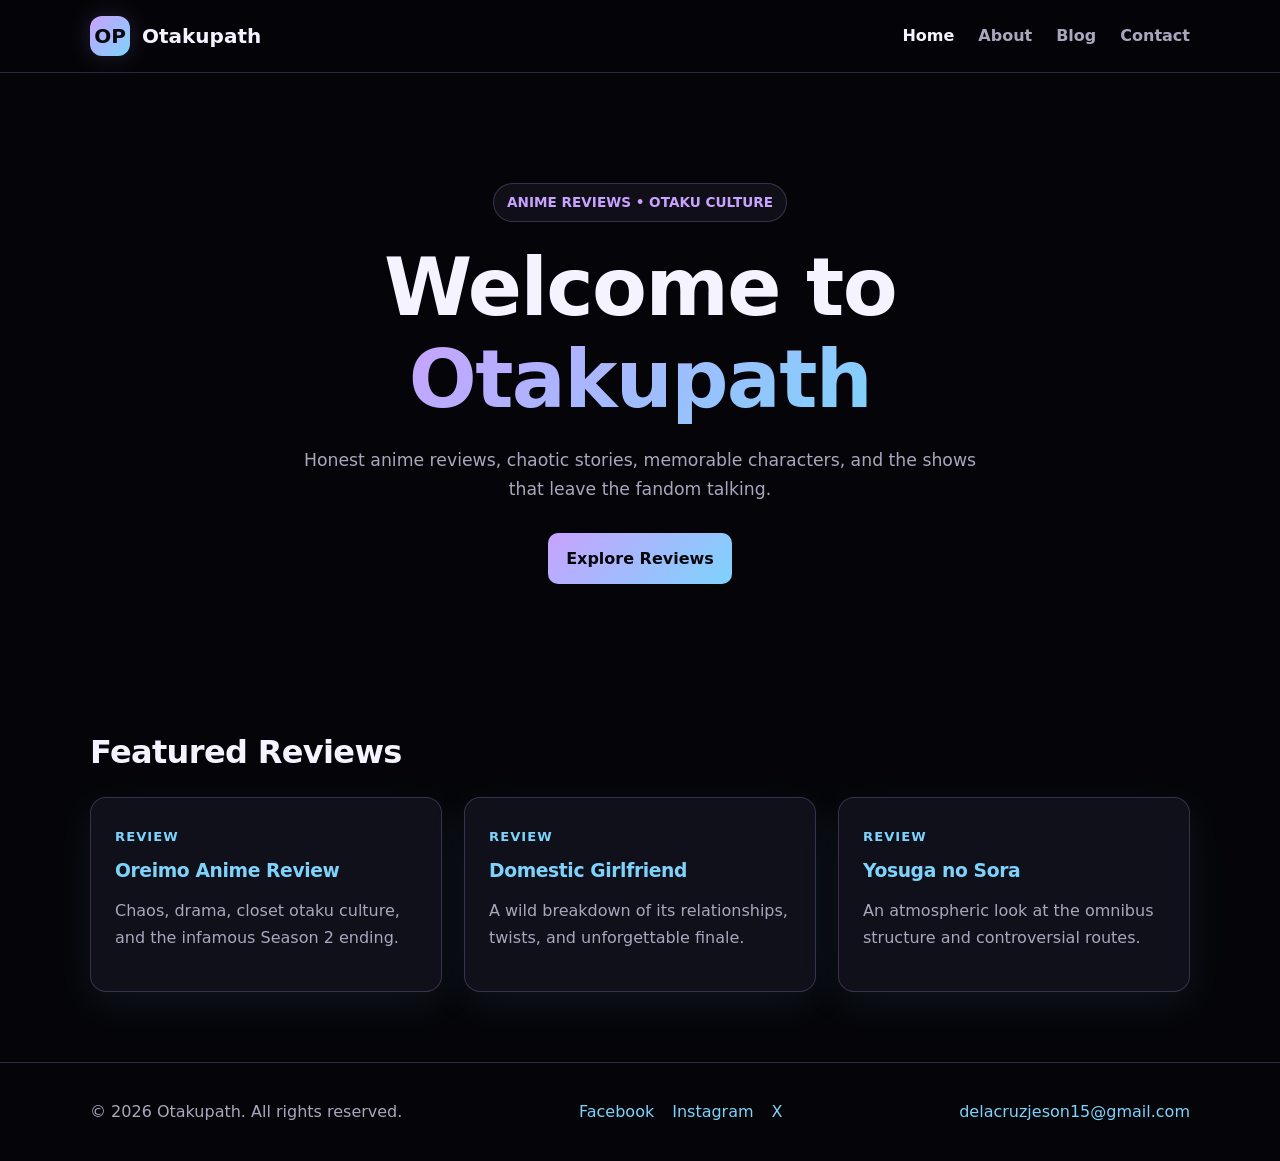
==== index.html @ a05159f6 "Add files via upload" ====
<!doctype html>
<html lang="en">
<head>
<meta charset="utf-8">
<meta name="viewport" content="width=device-width, initial-scale=1">
<title>Anime Reviews & Otaku Culture | Otakupath</title>
<meta name="description" content="Otakupath features honest anime reviews, otaku culture commentary, memorable characters, and controversial series.">
<link rel="stylesheet" href="css/style.css">
</head>
<body>
<header>
<div class="container nav">
<!-- EDIT HERE: LOGO & WEBSITE TITLE -->
<a class="brand" href="index.html"><span class="logo">OP</span><span>Otakupath</span></a>
<nav><ul>
<li><a href="index.html">Home</a></li><li><a href="about.html">About</a></li>
<li><a href="blog.html">Blog</a></li><li><a href="contact.html">Contact</a></li>
</ul></nav>
</div>
</header>
<main>
<section class="hero"><div class="container">
<span class="badge">ANIME REVIEWS • OTAKU CULTURE</span>
<h1>Welcome to <span class="gradient-text">Otakupath</span></h1>
<p>Honest anime reviews, chaotic stories, memorable characters, and the shows that leave the fandom talking.</p>
<a class="btn" href="blog.html">Explore Reviews</a>
</div></section>
<section class="section"><div class="container">
<h2>Featured Reviews</h2>
<div class="grid">
<a class="card" href="posts/oreimo-review.html"><span class="meta">Review</span><h3>Oreimo Anime Review</h3><p>Chaos, drama, closet otaku culture, and the infamous Season 2 ending.</p></a>
<a class="card" href="posts/domestic-girlfriend-review.html"><span class="meta">Review</span><h3>Domestic Girlfriend</h3><p>A wild breakdown of its relationships, twists, and unforgettable finale.</p></a>
<a class="card" href="posts/yosuga-no-sora-review.html"><span class="meta">Review</span><h3>Yosuga no Sora</h3><p>An atmospheric look at the omnibus structure and controversial routes.</p></a>
</div></div></section>
</main>
<footer><div class="container footer-row">
<div>© <span data-year></span> Otakupath. All rights reserved.</div>
<div class="socials"><a href="#">Facebook</a><a href="#">Instagram</a><a href="#">X</a></div>
<!-- Oks na diri -->
<div><a href="mailto:delacruzjeson15@gmail.com">delacruzjeson15@gmail.com</a></div>
</div></footer>
<script src="js/script.js"></script>
</body></html>
---- css/style.css ----
/* CSS EDIT HERE: CHANGE COLOR THEME */
:root {
  --bg: #050509;
  --surface: #10101a;
  --surface-2: #171522;
  --purple: #c8a2ff;
  --blue: #7dd3fc;
  --text: #f5f3ff;
  --muted: #aaa6bd;
  --border: rgba(200,162,255,.22);
  --gradient: linear-gradient(135deg, #c8a2ff, #7dd3fc);
  --shadow: 0 12px 40px rgba(125,211,252,.08);
}
* { box-sizing: border-box; }
html { scroll-behavior: smooth; }
body {
  margin: 0; background: var(--bg); color: var(--text);
  font-family: Inter, system-ui, -apple-system, BlinkMacSystemFont, "Segoe UI", sans-serif;
  line-height: 1.7;
}
a { color: var(--blue); text-decoration: none; }
a:hover { color: var(--purple); }
img { max-width: 100%; display: block; }
.container { width: min(1100px, 92%); margin-inline: auto; }
header {
  position: sticky; top: 0; z-index: 10; background: rgba(5,5,9,.9);
  backdrop-filter: blur(12px); border-bottom: 1px solid var(--border);
}
.nav { min-height: 72px; display:flex; align-items:center; justify-content:space-between; gap:20px; }
.brand { display:flex; align-items:center; gap:12px; font-weight:800; font-size:1.25rem; color:var(--text); }
.logo {
  width:40px; height:40px; border-radius:12px; background:var(--gradient);
  display:grid; place-items:center; color:#09080d; font-weight:900;
  box-shadow: 0 0 25px rgba(200,162,255,.18);
}
nav ul { display:flex; list-style:none; gap:24px; padding:0; margin:0; }
nav a { color:var(--muted); font-weight:600; }
nav a:hover, nav a.active { color:var(--text); }
.hero { padding:110px 0 80px; text-align:center; }
.badge {
  display:inline-block; padding:7px 13px; border:1px solid var(--border);
  border-radius:999px; color:var(--purple); background:rgba(200,162,255,.06);
  font-size:.85rem; font-weight:700;
}
h1,h2,h3 { line-height:1.15; letter-spacing:-.02em; }
h1 { font-size:clamp(2.5rem,7vw,5rem); margin:20px auto; max-width:850px; }
h2 { font-size:2rem; margin-top:0; }
.hero p { color:var(--muted); max-width:700px; margin:0 auto 28px; font-size:1.08rem; }
.gradient-text { background:var(--gradient); -webkit-background-clip:text; background-clip:text; color:transparent; }
.btn {
  display:inline-block; padding:12px 18px; border-radius:10px; font-weight:800;
  background:var(--gradient); color:#08070c; border:0;
}
.btn:hover { color:#08070c; transform:translateY(-1px); }
.section { padding:70px 0; }
.grid { display:grid; grid-template-columns:repeat(3,1fr); gap:22px; }
.card {
  background:var(--surface); border:1px solid var(--border); border-radius:16px;
  padding:24px; box-shadow:var(--shadow);
}
.card h3 { margin:10px 0; }
.card p { color:var(--muted); }
.meta { color:var(--blue); font-size:.82rem; font-weight:800; text-transform:uppercase; letter-spacing:.08em; }
.post { max-width:820px; margin:auto; padding:75px 0; }
.post h1 { font-size:clamp(2.3rem,6vw,4rem); margin-left:0; }
.post-content p { color:#d1cedc; font-size:1.05rem; margin:0 0 24px; }
.post-content a.external { color:var(--blue); font-weight:700; }
.back { display:inline-block; margin-bottom:20px; }
form { display:grid; gap:16px; max-width:700px; }
label { font-weight:700; }
input, textarea {
  width:100%; padding:13px 15px; border-radius:10px; border:1px solid var(--border);
  background:var(--surface); color:var(--text); font:inherit;
}
textarea { min-height:160px; resize:vertical; }
footer { border-top:1px solid var(--border); padding:35px 0; color:var(--muted); }
.footer-row { display:flex; justify-content:space-between; gap:20px; flex-wrap:wrap; }
.socials { display:flex; gap:18px; }
.notice { border-left:3px solid var(--blue); padding:14px 18px; background:var(--surface); color:var(--muted); }
@media (max-width:800px) {
  .grid { grid-template-columns:1fr; }
  .nav { flex-direction:column; padding:14px 0; }
  nav ul { gap:14px; flex-wrap:wrap; justify-content:center; }
  .hero { padding-top:75px; }
}
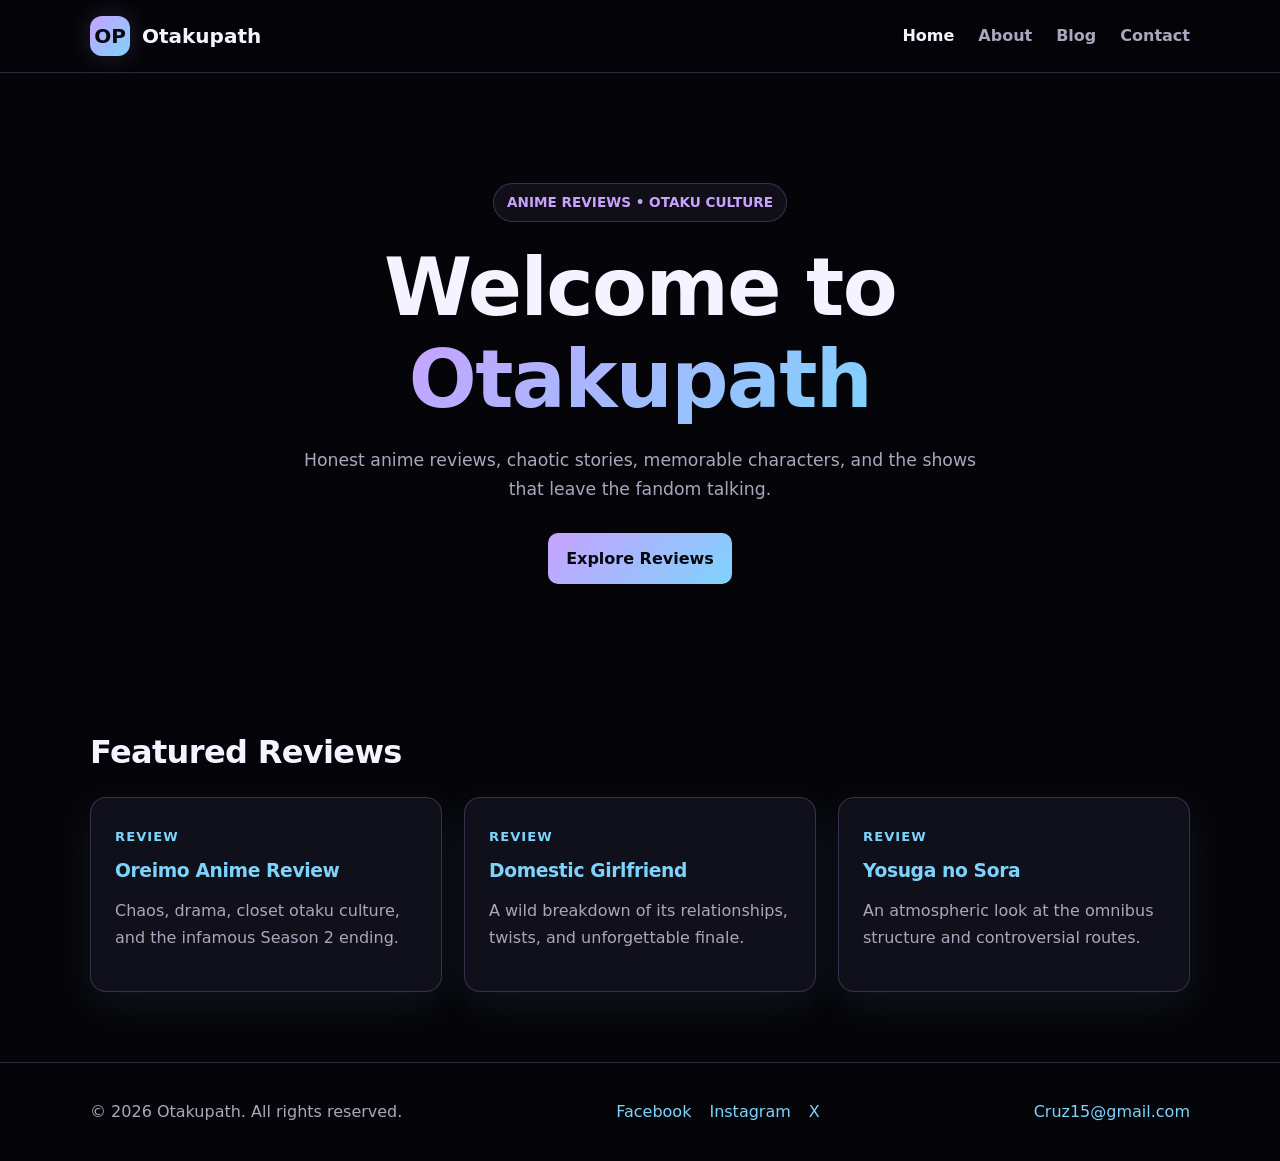
==== commit 96438c11: "Update email address in footer" ====
--- a/index.html
+++ b/index.html
@@ -37,7 +37,7 @@
 <div>© <span data-year></span> Otakupath. All rights reserved.</div>
 <div class="socials"><a href="#">Facebook</a><a href="#">Instagram</a><a href="#">X</a></div>
 <!-- Oks na diri -->
-<div><a href="mailto:delacruzjeson15@gmail.com">delacruzjeson15@gmail.com</a></div>
+<div><a href="mailto:Cruz15@gmail.com">Cruz15@gmail.com</a></div>
 </div></footer>
 <script src="js/script.js"></script>
-</body></html>+</body></html>
